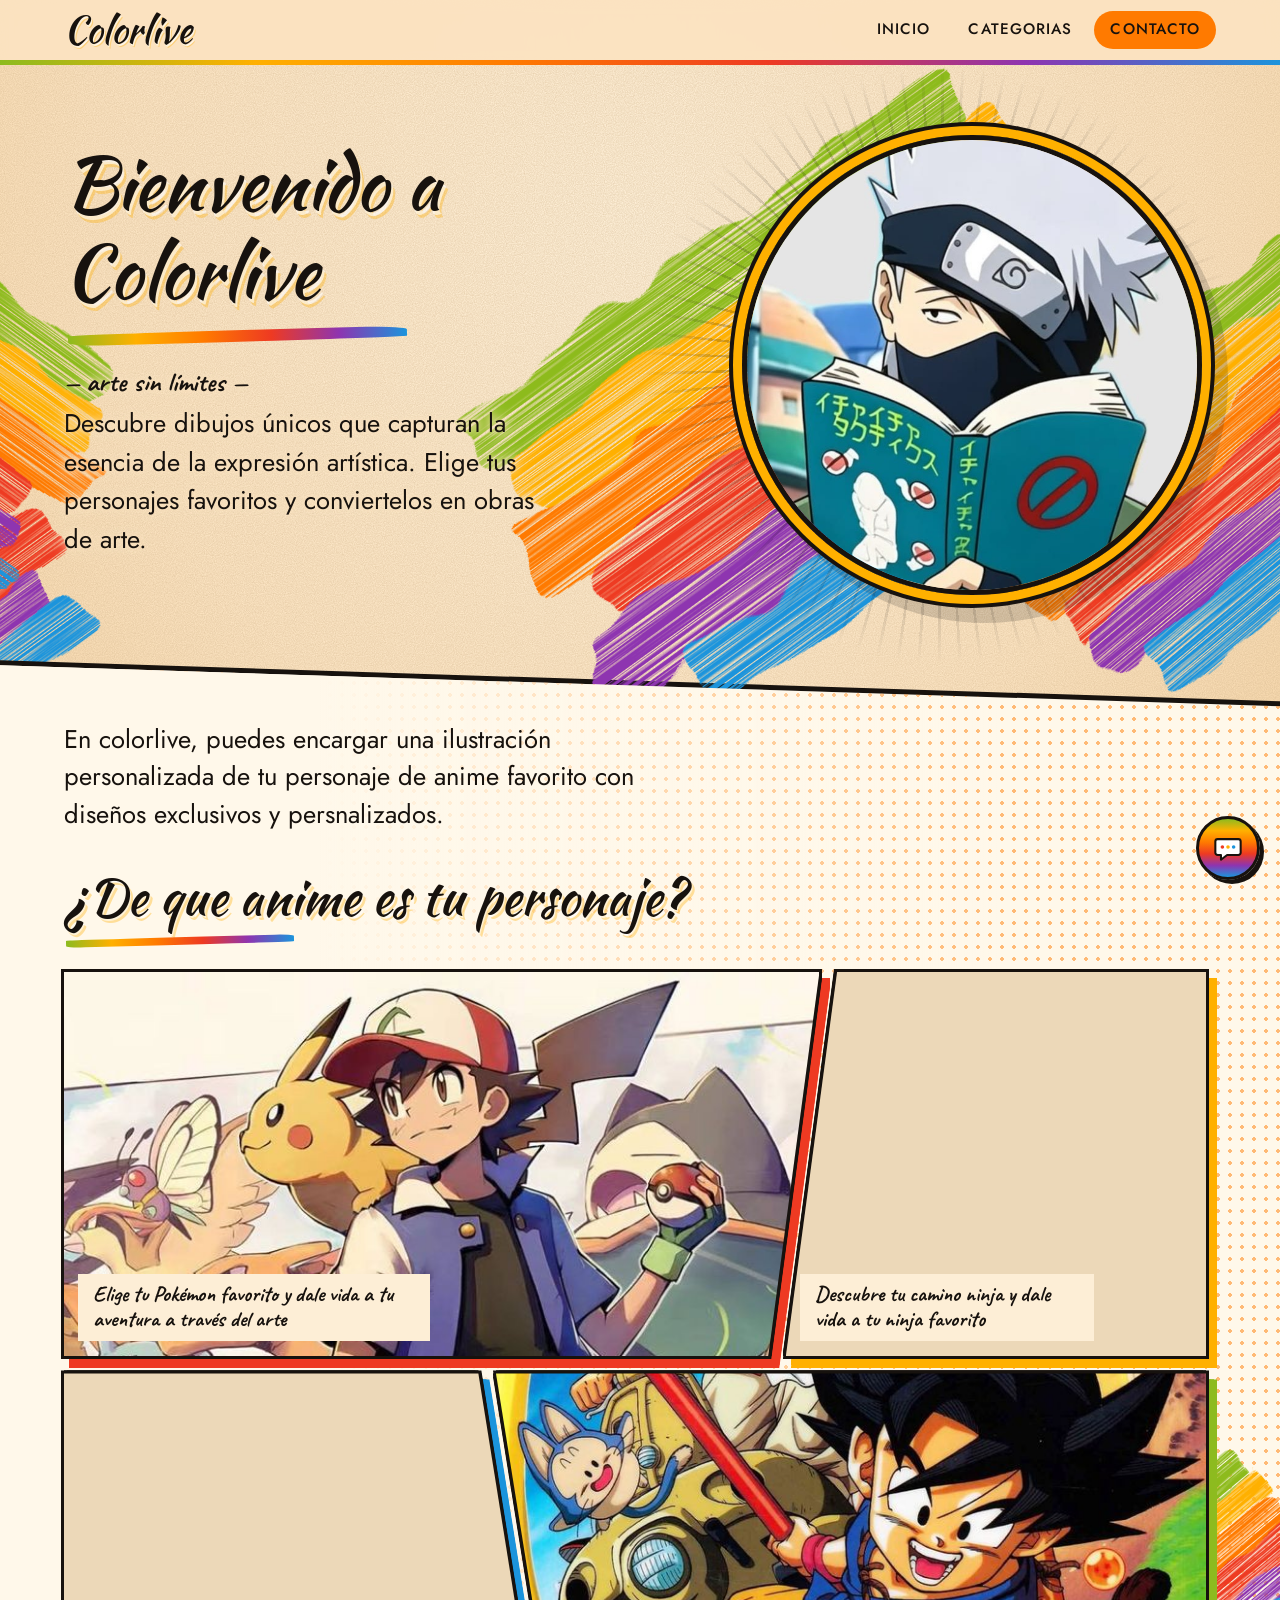
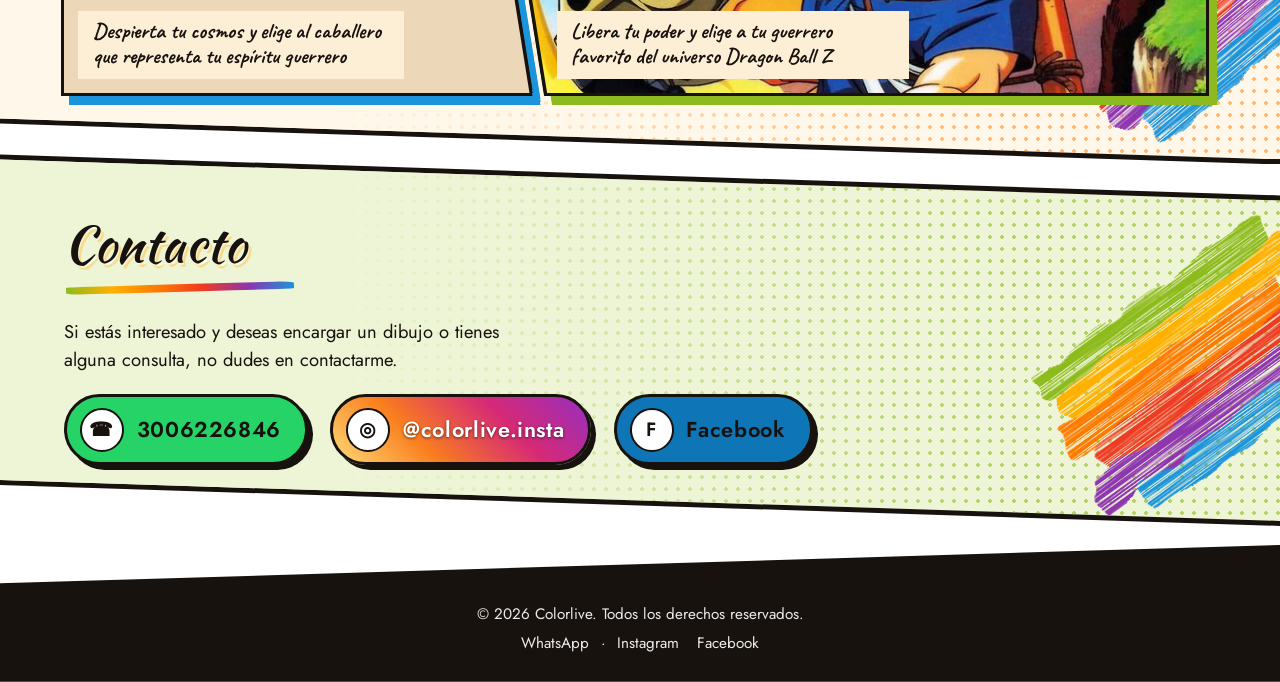
==== index.html @ 0b0ecaab "editas las categorias de cada dibujo e imagenes" ====
<!DOCTYPE html>
<html lang='es'>
<head>
    <meta charset='utf-8'>
    <meta name='viewport' content='width=device-width, initial-scale=1'>
    <meta name='description' content='Colorlive - Dibujos únicos y personalizados'>
    <meta name='keywords' content='Colorlive, dibujos, arte, creatividad, expresión artística, ilustraciones, arte tradicional'>
    <meta name='theme-color' content='#c4137d'>

    <!-- Vista previa al compartir el enlace -->
    <meta property='og:type' content='website'>
    <meta property='og:title' content='Colorlive - Dibujos únicos y personalizados'>
    <meta property='og:description' content='Crea un retrato único para transformar un dibujo especial en una obra que puedas conservar y compartir.'>
    <meta property='og:locale' content='es_CO'>

    <title>Colorlive</title>

    <!-- icono de la pestaña -->
    <link rel='icon' href='img/Favicon.SVG' type='image/svg+xml'>

    <!-- fuentes -->

    <link rel='preconnect' href='https://fonts.googleapis.com'>
    <link rel='preconnect' href='https://fonts.gstatic.com' crossorigin>
    <link
    href="https://fonts.googleapis.com/css2?family=Cormorant+Garamond:ital,wght@0,400;0,500;0,600;1,400&family=Jost:wght@300;400;500;600&display=swap"
    rel="stylesheet">

    <!-- estilo -->
    <link rel='stylesheet' href='estilos/style.css'>

</head>

<body>

    <!-- Encabezado -->

    <header class='header'>
    <div class='header-inner'>
            <a href='index.html'>Colorlive</a>


        <nav class='nav' id='main-nav' aria-label='Menú principal'>
            <ul class='menu-list'>

                <li><a href='index.html#descripcion'>Inicio</a></li>
                <li><a href='index.html#categorias'>Categorias</a></li>
                <li><a href='index.html#contacto'>Contacto</a></li>
            </ul>

        <button type="button" class="nav-toggle" aria-label="Abrir menú" aria-expanded="false" aria-controls="main-nav">
          <span></span><span></span><span></span>
        </button>
      </nav>
    </div>

    </header>

    <!-- Contenido principal -->

    <main class="contenido-principal">
        <section id="descripcion">
            <h1>Bienvenido a Colorlive</h1>
            <p>Descubre dibujos únicos que capturan la esencia de la expresión artística. Elige tus personajes favoritos y conviertelos en obras de arte.</p>

            <img src="img/kakashi.jpg" alt="Portada de colorlive" class="imagen-portada" decoding="async">


        </section>

        <section id="categorias">
        
            <p> En colorlive, puedes encargar una ilustración personalizada de tu personaje de anime favorito con diseños exclusivos y persnalizados.</p>

            <div class="galeria-imagenes">
                <h2> ¿De que anime es tu personaje? </h2>

                <div class="galeria1">
                    <a href="Animes\pkm.html"><img src="img/ahs.jpg" alt="dibujo de pokemón" class="imagen-galeria" loading="lazy" decoding="async"></a>
                    <p>Elige tu Pokémon favorito y dale vida a tu aventura a través del arte</p>
                </div>

                <div class="galeria2">
                    <a href="Animes\nrt.html"><img src="img/Uzumaki Naruto.jpg" alt="dibujo de naruto" class="imagen-galeria" loading="lazy" decoding="async"></a>
                    <p>Descubre tu camino ninja y dale vida a tu ninja favorito </p>
                </div>

                <div class="galeria3">
                    <a href="Animes\cdz.html"><img src="img/endin seiya.jpg" alt="dibujo de caballero del zodiaco" class="imagen-galeria" loading="lazy" decoding="async"></a>
                    <p>Despierta tu cosmos y elige al caballero que representa tu espíritu guerrero</p>
                </div>

                <div class="galeria4">
                    <a href="Animes\dbz.html"><img src="img/goku.jpg" alt="dibujo de dragon ball" class="imagen-galeria" loading="lazy" decoding="async"></a>
                    <p>Libera tu poder y elige a tu guerrero favorito del universo Dragon Ball Z</p>
                </div>
            </div>

        </section>




        </section>

        <section id="contacto" class="contacto">
            <h2>Contacto</h2>
            <p>Si estás interesado y deseas encargar un dibujo o tienes alguna consulta, no dudes en contactarme.</p>
            <ul class="enlaces-contacto">
                <li>
                    <a class="enlace-whatsapp" href="https://wa.me/573006226846?text=Hola%20Alex%2C%20quiero%20encargar%20un%20retrato" target="_blank" rel="noopener noreferrer" aria-label="Escribir por WhatsApp al 300 622 6846">3006226846</a>
                </li>
                <li>
                    <a class="enlace-instagram" href="https://www.instagram.com/colorlive.insta?rpxt=MW1ta3VwbmQ5YXNjNg%3D%3D" target="_blank" rel="noopener noreferrer" aria-label="Ver el Instagram de Alexart">@colorlive.insta</a>
                </li>
                <li>
                    <a class="enlace-facebook" href="https://www.facebook.com/profile.php?id=61596037323924" target="_blank" rel="noopener noreferrer" aria-label="Ver el Facebook de Alexart">Facebook</a>
                </li>

            </ul>
        </section>

    </main>

    <footer>
        <p>&copy; 2026 Colorlive. Todos los derechos reservados.</p>
        <p class="pie-enlaces">
            <a href="https://wa.me/573006226846" target="_blank" rel="noopener noreferrer">WhatsApp</a>
            <span aria-hidden="true">·</span>
            <a href="https://www.instagram.com/colorlive.insta?rpxt=MW1ta3VwbmQ5YXNjNg%3D%3D" target="_blank" rel="noopener noreferrer">Instagram</a>
            <a href="https://www.facebook.com/profile.php?id=61596037323924" target="_blank" rel="noopener noreferrer">Facebook</a>
        </p>
    </footer>

    <script src="script.js"></script>
    <script src="Chatbot.js"></script>

</body>
</html>
---- estilos/style.css ----
/* ==========================================================
   ColorLive - "Arte sin límites"
   Papel durazno, letra de pincel negra y pinceladas de arcoíris
   (con paneles de manga en las secciones)
   ========================================================== */

@import url('https://fonts.googleapis.com/css2?family=Kaushan+Script&family=Caveat:wght@500;700&family=Jost:wght@300;400;500;600&display=swap');

:root {
  /* Colores del logo */
  --rojo: #ee3a22;
  --naranja: #ff7a00;
  --amarillo: #ffb000;
  --verde: #8dbb1f;
  --azul: #1b94dc;
  --morado: #8e34b0;
  --rosa: #ee3a22;
  --cian: #1b94dc;

  --papel: #fbe3c1;
  --papel-claro: #fdeed6;
  --blanco: #ffffff;
  --tinta: #17120e;

  /* Orden de las pinceladas del logo: verde, amarillo, naranja, rojo, morado, azul */
  --arcoiris: linear-gradient(to bottom, var(--verde), var(--amarillo), var(--naranja), var(--rojo), var(--morado), var(--azul));
  --arcoiris-h: linear-gradient(90deg, var(--verde), var(--amarillo), var(--naranja), var(--rojo), var(--morado), var(--azul));

  /* Pinceladas de arcoíris con trazo seco (SVG) */
  --pintura-a: url("data:image/svg+xml,%3Csvg xmlns='http://www.w3.org/2000/svg' viewBox='0 0 640 520'%3E%3Cdefs%3E%3Cfilter id='b' x='-12%25' y='-12%25' width='124%25' height='124%25'%3E%3CfeTurbulence type='fractalNoise' baseFrequency='0.012 0.02' numOctaves='2' seed='4' result='e'/%3E%3CfeDisplacementMap in='SourceGraphic' in2='e' scale='36' xChannelSelector='R' yChannelSelector='G' result='d'/%3E%3CfeTurbulence type='fractalNoise' baseFrequency='0.004 0.85' numOctaves='2' seed='9' result='s'/%3E%3CfeColorMatrix in='s' type='matrix' values='0 0 0 0 0  0 0 0 0 0  0 0 0 0 0  5 0 0 0 -1.55' result='m'/%3E%3CfeComposite in='d' in2='m' operator='in'/%3E%3C/filter%3E%3C/defs%3E%3Cg filter='url(%23b)' transform='translate(320 260) rotate(-36) translate(-320 -260)'%3E%3Crect x='70' y='107' width='468' height='54' rx='10' fill='%238dbb1f'/%3E%3Crect x='90' y='158' width='471' height='54' rx='10' fill='%23ffb000'/%3E%3Crect x='51' y='207' width='457' height='54' rx='10' fill='%23ff7a00'/%3E%3Crect x='91' y='259' width='479' height='54' rx='10' fill='%23ee3a22'/%3E%3Crect x='47' y='311' width='481' height='54' rx='10' fill='%238e34b0'/%3E%3Crect x='108' y='359' width='438' height='54' rx='10' fill='%231b94dc'/%3E%3C/g%3E%3C/svg%3E");
  --pintura-b: url("data:image/svg+xml,%3Csvg xmlns='http://www.w3.org/2000/svg' viewBox='0 0 640 520'%3E%3Cdefs%3E%3Cfilter id='b' x='-12%25' y='-12%25' width='124%25' height='124%25'%3E%3CfeTurbulence type='fractalNoise' baseFrequency='0.012 0.02' numOctaves='2' seed='9' result='e'/%3E%3CfeDisplacementMap in='SourceGraphic' in2='e' scale='36' xChannelSelector='R' yChannelSelector='G' result='d'/%3E%3CfeTurbulence type='fractalNoise' baseFrequency='0.004 0.85' numOctaves='2' seed='14' result='s'/%3E%3CfeColorMatrix in='s' type='matrix' values='0 0 0 0 0  0 0 0 0 0  0 0 0 0 0  5 0 0 0 -1.55' result='m'/%3E%3CfeComposite in='d' in2='m' operator='in'/%3E%3C/filter%3E%3C/defs%3E%3Cg transform='translate(640 0) scale(-1 1)'%3E%3Cg filter='url(%23b)' transform='translate(320 260) rotate(-36) translate(-320 -260)'%3E%3Crect x='99' y='109' width='479' height='54' rx='10' fill='%238dbb1f'/%3E%3Crect x='74' y='158' width='443' height='54' rx='10' fill='%23ffb000'/%3E%3Crect x='40' y='211' width='503' height='54' rx='10' fill='%23ff7a00'/%3E%3Crect x='99' y='257' width='478' height='54' rx='10' fill='%23ee3a22'/%3E%3Crect x='82' y='311' width='488' height='54' rx='10' fill='%238e34b0'/%3E%3Crect x='45' y='360' width='548' height='54' rx='10' fill='%231b94dc'/%3E%3C/g%3E%3C/g%3E%3C/svg%3E");
  --pintura-c: url("data:image/svg+xml,%3Csvg xmlns='http://www.w3.org/2000/svg' viewBox='0 0 640 520'%3E%3Cdefs%3E%3Cfilter id='b' x='-12%25' y='-12%25' width='124%25' height='124%25'%3E%3CfeTurbulence type='fractalNoise' baseFrequency='0.012 0.02' numOctaves='2' seed='15' result='e'/%3E%3CfeDisplacementMap in='SourceGraphic' in2='e' scale='36' xChannelSelector='R' yChannelSelector='G' result='d'/%3E%3CfeTurbulence type='fractalNoise' baseFrequency='0.004 0.85' numOctaves='2' seed='20' result='s'/%3E%3CfeColorMatrix in='s' type='matrix' values='0 0 0 0 0  0 0 0 0 0  0 0 0 0 0  5 0 0 0 -1.55' result='m'/%3E%3CfeComposite in='d' in2='m' operator='in'/%3E%3C/filter%3E%3C/defs%3E%3Cg filter='url(%23b)' transform='translate(320 260) rotate(-40) translate(-320 -260)'%3E%3Crect x='66' y='111' width='435' height='54' rx='10' fill='%238dbb1f'/%3E%3Crect x='44' y='158' width='476' height='54' rx='10' fill='%23ffb000'/%3E%3Crect x='42' y='213' width='465' height='54' rx='10' fill='%23ff7a00'/%3E%3Crect x='58' y='259' width='530' height='54' rx='10' fill='%23ee3a22'/%3E%3Crect x='70' y='309' width='444' height='54' rx='10' fill='%238e34b0'/%3E%3Crect x='99' y='359' width='491' height='54' rx='10' fill='%231b94dc'/%3E%3C/g%3E%3C/svg%3E");

  /* Fibras del papel (SVG) */
  --fibras: url("data:image/svg+xml,%3Csvg xmlns='http://www.w3.org/2000/svg' width='260' height='260'%3E%3Cfilter id='n' x='0' y='0' width='100%25' height='100%25'%3E%3CfeTurbulence type='fractalNoise' baseFrequency='.9' numOctaves='3' seed='3' stitchTiles='stitch'/%3E%3CfeColorMatrix values='0 0 0 0 .55  0 0 0 0 .38  0 0 0 0 .2  0 0 0 .5 -.1'/%3E%3C/filter%3E%3Crect width='100%25' height='100%25' filter='url(%23n)'/%3E%3C/svg%3E");

  --fuente: 'Jost', 'Century Gothic', 'Segoe UI', sans-serif;
  --fuente-titulo: 'Kaushan Script', 'Brush Script MT', 'Segoe Script', cursive;
  --fuente-nota: 'Caveat', 'Segoe Script', 'Bradley Hand', cursive;
  --ancho-max: 1200px;
}

* {
  box-sizing: border-box;
  margin: 0;
  padding: 0;
}

html {
  scroll-behavior: smooth;
  scroll-padding-top: 90px;
}

body {
  font-family: var(--fuente);
  font-weight: 400;
  font-size: 1.15rem;
  line-height: 1.55;
  color: var(--tinta);
  /* Papel durazno con fibras y pinceladas de arcoíris en los bordes */
  background:
    var(--pintura-b) no-repeat -400px 30% / 560px auto,
    var(--pintura-c) no-repeat calc(100% + 260px) 50% / 600px auto,
    var(--pintura-a) no-repeat -420px 92% / 560px auto,
    var(--fibras) 0 0 / 260px 260px,
    radial-gradient(ellipse at 50% 25%, var(--papel-claro) 0%, var(--papel) 60%, #f5d4a6 100%);
  background-attachment: fixed;
  min-height: 100vh;
  overflow-x: clip;
}

img {
  max-width: 100%;
  display: block;
}

a {
  color: inherit;
  text-decoration: none;
}

ul {
  list-style: none;
}

/* ---------------------------- Encabezado ---------------------------- */

.header {
  position: sticky;
  top: 0;
  z-index: 100;
  color: var(--tinta);
  background: rgba(251, 227, 193, 0.94);
  backdrop-filter: blur(6px);
  border-style: solid;
  border-width: 0 0 5px;
  border-image: var(--arcoiris-h) 1;
}

.header-inner {
  max-width: var(--ancho-max);
  margin: 0 auto;
  padding: 0.7rem 1.5rem;
  display: flex;
  align-items: center;
  justify-content: space-between;
  gap: 1rem;
}

.header-inner > a {
  font-family: var(--fuente-titulo);
  font-size: 2.3rem;
  line-height: 1;
  color: var(--tinta);
  text-shadow: 1px 2px 0 rgba(255, 255, 255, 0.7), 2px 3px 0 rgba(255, 176, 0, 0.35);
}

.nav {
  display: flex;
  align-items: center;
}

.menu-list {
  display: flex;
  gap: 0.4rem;
}

.menu-list a {
  display: block;
  padding: 0.45rem 1rem;
  font-size: 0.95rem;
  font-weight: 500;
  letter-spacing: 0.07em;
  text-transform: uppercase;
  border-radius: 999px;
  transition: background 0.25s ease, color 0.25s ease;
}

.menu-list a:hover,
.menu-list a:focus-visible {
  background: var(--amarillo);
  color: var(--tinta);
  outline: none;
}

/* Botón hamburguesa (móvil) */

.nav-toggle {
  display: none;
  background: transparent;
  border: 0;
  cursor: pointer;
  padding: 0.4rem;
}

.nav-toggle span {
  display: block;
  width: 26px;
  height: 3px;
  margin: 5px 0;
  border-radius: 2px;
  background: var(--tinta);
  transition: transform 0.25s ease, opacity 0.25s ease;
}

/* ------------------------- Contenido principal ------------------------- */

.contenido-principal {
  max-width: var(--ancho-max);
  margin: 0 auto;
  padding: 0 1.5rem 3rem;
}

.contenido-principal > section {
  padding: 3.5rem 0;
  position: relative;
}

.galeria-pokemon {
  max-width: var(--ancho-max);
  margin: 0 auto;
  padding: 0 1.5rem 4rem;
  display: grid;
  grid-template-columns: repeat(auto-fit, minmax(220px, 1fr));
  gap: 1.8rem;
}

.articulo-pokemon {
  background: rgba(255, 255, 255, 0.28);
  border: 3px solid var(--tinta);
  border-radius: 24px;
  overflow: hidden;
  box-shadow: 0 10px 0 rgba(17, 17, 17, 0.12), 0 18px 35px rgba(17, 17, 17, 0.12);
  transition: transform 0.25s ease, box-shadow 0.25s ease;
  position: relative;
}

.articulo-pokemon:nth-child(odd) {
  border-color: var(--naranja);
  box-shadow: 0 10px 0 rgba(255, 122, 0, 0.35), 0 18px 35px rgba(17, 17, 17, 0.12);
}

.articulo-pokemon:nth-child(even) {
  border-color: var(--azul);
  box-shadow: 0 10px 0 rgba(27, 148, 220, 0.35), 0 18px 35px rgba(17, 17, 17, 0.12);
}

.articulo-pokemon:hover {
  transform: translateY(-6px) rotate(-1deg);
}

.galeria-item {
  display: flex;
  flex-direction: column;
  height: 100%;
  background: linear-gradient(180deg, rgba(255,255,255,0.22), rgba(255,255,255,0.08));
}

.galeria-item .imagen-galeria {
  width: 100%;
  height: 320px;
  object-fit: cover;
  border-bottom: 4px solid var(--tinta);
}

.galeria-item p {
  margin: 0;
  padding: 1rem 1rem 1.3rem;
  font-family: var(--fuente-nota);
  font-size: clamp(1.35rem, 2vw, 1.7rem);
  line-height: 1.1;
  color: var(--tinta);
  background: rgba(253, 238, 214, 0.7);
}

/* ----------------------------------------------------------
   Secciones como paneles de manga:
   cortes diagonales, borde de tinta y trama de puntos
   ---------------------------------------------------------- */

#sobre-mi,
:is(#galeria, #categorias),
#testimonios,
#contacto {
  --corte: clamp(1.2rem, 3.2vw, 3rem);
  --sp-size: clamp(210px, 30vw, 440px);
}

#sobre-mi::before,
#sobre-mi::after,
:is(#galeria, #categorias)::before,
:is(#galeria, #categorias)::after,
#testimonios::before,
#testimonios::after,
#contacto::before,
#contacto::after {
  content: '';
  position: absolute;
  top: 0;
  bottom: 0;
  left: 50%;
  width: 100vw;
  transform: translateX(-50%);
  pointer-events: none;
}

/* Relleno del panel: color suave + trama de puntos que se desvanece */
#sobre-mi::before,
:is(#galeria, #categorias)::before,
#testimonios::before,
#contacto::before {
  z-index: -2;
  background:
    var(--sp) no-repeat var(--sp-pos) / var(--sp-size) auto,
    linear-gradient(var(--dir), var(--fondo) 0%, var(--fondo) 25%, transparent 78%),
    radial-gradient(var(--punto) 1.6px, transparent 2.1px) 0 0 / 12px 12px,
    var(--fondo);
}

/* Capa negra detrás: forma el borde de tinta en los cortes */
#sobre-mi::after,
:is(#galeria, #categorias)::after,
#testimonios::after,
#contacto::after {
  z-index: -3;
  top: -5px;
  bottom: -5px;
  background: var(--tinta);
}

#sobre-mi    { --sp: var(--pintura-a); --sp-pos: right -9vw top 4%;     --fondo: #fff1dc; --punto: rgba(27, 148, 220, 0.5);  --dir: 90deg; }
:is(#galeria, #categorias) { --sp: var(--pintura-c); --sp-pos: right -9vw bottom 2%;  --fondo: #fff8ea; --punto: rgba(255, 122, 0, 0.5);   --dir: 90deg; }
#testimonios { --sp: var(--pintura-b); --sp-pos: right -9vw top 6%;     --fondo: #fff0c4; --punto: rgba(238, 58, 34, 0.45); --dir: 90deg; }
#contacto    { --sp: var(--pintura-a); --sp-pos: right -9vw bottom 0%;  --fondo: #eef5d6; --punto: rgba(141, 187, 31, 0.6);  --dir: 90deg; }

/* Corte A: sube hacia la derecha */
#sobre-mi::before,
#sobre-mi::after,
#testimonios::before,
#testimonios::after {
  clip-path: polygon(0 var(--corte), 100% 0, 100% calc(100% - var(--corte)), 0 100%);
}

/* Corte B: baja hacia la derecha */
:is(#galeria, #categorias)::before,
:is(#galeria, #categorias)::after,
#contacto::before,
#contacto::after {
  clip-path: polygon(0 0, 100% var(--corte), 100% 100%, 0 calc(100% - var(--corte)));
}

/* ------------------------------ Títulos ------------------------------ */

/* Letra de pincel con tinta negra, como el logo de ColorLive */

h1,
h2 {
  position: relative;
  font-family: var(--fuente-titulo);
  font-weight: 400;
  text-transform: none;
  letter-spacing: 0;
  line-height: 1.2;
  color: var(--tinta);
  text-shadow: 0.03em 0.05em 0 rgba(255, 255, 255, 0.6), 0.06em 0.09em 0 rgba(255, 176, 0, 0.35);
  padding-bottom: 0.35em;
  margin-bottom: 1.6rem;
}

/* Pincelada de colores bajo el título */
h1::before,
h2::before {
  content: '';
  position: absolute;
  left: 0.05em;
  bottom: 0;
  width: min(4.6em, 75%);
  height: 0.16em;
  min-height: 7px;
  border-radius: 999px 40% 999px 30% / 70% 100% 70% 100%;
  background: var(--arcoiris-h);
  transform: rotate(-1.4deg);
}

h1 {
  font-size: clamp(2.6rem, 6.4vw, 4.6rem);
}

h2 {
  font-size: clamp(1.9rem, 4.4vw, 3.1rem);
}

p {
  max-width: 40ch;
}

/* ------------------------------ Portada ------------------------------ */

#descripcion {
  text-align: left;
}

#descripcion p {
  /* halo del color del papel: el texto se lee aunque pase sobre la pincelada */
  text-shadow: 0 0 6px var(--papel), 0 0 14px var(--papel), 0 0 22px var(--papel);
  font-size: clamp(1.2rem, 2.2vw, 1.6rem);
  line-height: 1.5;
  max-width: 32ch;
  margin-bottom: 2rem;
}

#descripcion {
  --foto: clamp(280px, 36vw, 460px);
}

/* Lema del logo sobre el párrafo */
#descripcion p::before {
  content: '— arte sin límites —';
  display: block;
  margin-bottom: 0.5rem;
  font-family: var(--fuente-nota);
  font-weight: 700;
  font-size: 1.7rem;
  line-height: 1.1;
}

/* Pincelada de arcoíris detrás de la foto, como en el logo */
#descripcion::before {
  content: '';
  position: absolute;
  right: -24px;
  top: 50%;
  width: calc(var(--foto) * 1.8);
  aspect-ratio: 640 / 520;
  transform: translateY(-46%);
  z-index: -2;
  pointer-events: none;
  background: var(--pintura-a) no-repeat center / 100% 100%;
}

/* Líneas de enfoque tipo manga alrededor de la foto (solo escritorio) */
@media (min-width: 861px) {
  #descripcion::after {
    content: '';
    position: absolute;
    right: -24px;
    top: 50%;
    width: calc(var(--foto) * 1.3);
    aspect-ratio: 1 / 1;
    transform: translateY(-50%);
    z-index: -1;
    pointer-events: none;
    opacity: 0.35;
    background: repeating-conic-gradient(var(--tinta) 0 0.6deg, transparent 0.6deg 4deg);
    -webkit-mask-image: radial-gradient(closest-side, #000 50%, transparent 100%);
    mask-image: radial-gradient(closest-side, #000 50%, transparent 100%);
  }
}

/* Fotos circulares tipo sticker: aro de color + aro negro */

.imagen-portada,
.imagen-sobre-mi {
  width: min(100%, 460px);
  aspect-ratio: 1 / 1;
  object-fit: cover;
  border-radius: 50%;
  border: 5px solid var(--tinta);
  box-shadow:
    0 0 0 9px var(--anillo, var(--amarillo)),
    0 0 0 13px var(--tinta),
    13px 15px 0 13px rgba(21, 21, 21, 0.16);
  margin: 14px;
}

.imagen-portada {
  --anillo: var(--amarillo);
}

.imagen-sobre-mi {
  --anillo: var(--azul);
}

/* Sobre mí */

#sobre-mi {
  display: grid;
  gap: 1rem;
  justify-items: start;
}

/* Texto a la izquierda, imagen a la derecha (escritorio) */

@media (min-width: 861px) {
  #descripcion,
  #sobre-mi {
    display: grid;
    grid-template-columns: minmax(0, 1fr) auto;
    column-gap: 4rem;
    align-content: center;
    align-items: center;
    justify-items: start;
  }

  #descripcion h1,
  #descripcion p,
  #sobre-mi h2,
  #sobre-mi p {
    grid-column: 1;
  }

  #descripcion .imagen-portada,
  #sobre-mi .imagen-sobre-mi {
    grid-column: 2;
    grid-row: 1 / span 2;
    justify-self: end;
    width: clamp(280px, 36vw, 460px);
  }

  #descripcion h1,
  #sobre-mi h2 {
    align-self: end;
  }

  #descripcion p,
  #sobre-mi p {
    align-self: start;
  }
}

/* ----------------------------------------------------------
   Galería: páginas de manga
   Recuadros con cortes diagonales, contorno de tinta y
   sombra de color. Funciona con cualquier cantidad de
   imágenes: cada 4 recuadros forman 2 filas, y cada 8 se
   repite el ciclo (no importa el nombre de la clase).
   Escritorio: 8+4 y 5+7 columnas, luego 4+8 y 7+5.
   Celular: recuadros apilados.
   ---------------------------------------------------------- */

:is(#galeria, #categorias) > p {
  font-size: clamp(1.2rem, 2.2vw, 1.6rem);
  line-height: 1.45;
  max-width: 40ch;
}

.galeria-imagenes {
  --h1: clamp(220px, 30vw, 400px);   /* alto de las filas impares */
  --h2: clamp(190px, 25vw, 340px);   /* alto de las filas pares */
  --inclina: clamp(1.8rem, 4vw, 3.4rem);
  --hueco: 1.1rem;
  display: grid;
  grid-template-columns: repeat(12, minmax(0, 1fr));
  /* título + filas que alternan alto: h1, h2, h1, h2... */
  grid-template-rows: auto;
  grid-auto-rows: var(--h1) var(--h2);
  gap: var(--hueco);
  margin-top: 2.2rem;
  padding: 0 10px 10px 0;           /* espacio para la sombra de color */
}

.galeria-imagenes h2 {
  grid-column: 1 / -1;
  margin-bottom: 0.6rem;
}

/* Cada recuadro: el contorno negro y la sombra siguen la forma recortada */
.galeria-imagenes > div {
  --acento: var(--rosa);
  position: relative;
  min-width: 0;
  grid-column: span 6;
  filter:
    drop-shadow(3px 0 0 var(--tinta))
    drop-shadow(-3px 0 0 var(--tinta))
    drop-shadow(0 3px 0 var(--tinta))
    drop-shadow(0 -3px 0 var(--tinta))
    drop-shadow(8px 9px 0 var(--acento));
  transition: transform 0.25s ease;
}

.galeria-imagenes > div:hover {
  transform: translate(-3px, -3px);
}

.imagen-galeria {
  display: block;
  width: 100%;
  height: 100%;
  object-fit: cover;
  background: #ecd8b8;
  transition: filter 0.3s ease;
}

.galeria-imagenes > div:hover .imagen-galeria {
  filter: saturate(1.25) contrast(1.05);
}

/* Leyenda tipo cuadro de narración de manga */
.galeria-imagenes > div p {
  position: absolute;
  left: 0.9rem;
  bottom: 0.9rem;
  z-index: 2;
  max-width: min(70%, 22rem);
  margin: 0;
  padding: 0.5rem 0.9rem 0.6rem;
  background: var(--papel-claro);
  color: var(--tinta);
  font-family: var(--fuente-nota);
  font-weight: 700;
  font-size: clamp(1.1rem, 1.7vw, 1.45rem);
  line-height: 1.15;
}

/* El 4.º recuadro de cada bloque tiene la esquina inferior izquierda cortada */
.galeria-imagenes > div:nth-of-type(4n+4) p {
  left: calc(var(--inclina) + 0.6rem);
}

/* Color de la sombra: se repite cada 8 */
.galeria-imagenes > div:nth-of-type(8n+1) { --acento: var(--rosa); }
.galeria-imagenes > div:nth-of-type(8n+2) { --acento: var(--amarillo); }
.galeria-imagenes > div:nth-of-type(8n+3) { --acento: var(--cian); }
.galeria-imagenes > div:nth-of-type(8n+4) { --acento: var(--verde); }
.galeria-imagenes > div:nth-of-type(8n+5) { --acento: var(--naranja); }
.galeria-imagenes > div:nth-of-type(8n+6) { --acento: var(--azul); }
.galeria-imagenes > div:nth-of-type(8n+7) { --acento: var(--morado); }
.galeria-imagenes > div:nth-of-type(8n+8) { --acento: var(--rojo); }

/* Anchos (columnas de 12) */
.galeria-imagenes > div:nth-of-type(8n+1) { grid-column: span 8; }
.galeria-imagenes > div:nth-of-type(8n+2) { grid-column: span 4; }
.galeria-imagenes > div:nth-of-type(8n+3) { grid-column: span 5; }
.galeria-imagenes > div:nth-of-type(8n+4) { grid-column: span 7; }
.galeria-imagenes > div:nth-of-type(8n+5) { grid-column: span 4; }
.galeria-imagenes > div:nth-of-type(8n+6) { grid-column: span 8; }
.galeria-imagenes > div:nth-of-type(8n+7) { grid-column: span 7; }
.galeria-imagenes > div:nth-of-type(8n+8) { grid-column: span 5; }

/* El 2.º recuadro de cada fila se mete bajo la diagonal del anterior */
.galeria-imagenes > div:nth-of-type(2n) {
  margin-left: calc(var(--inclina) * -1);
}

/* Bordes diagonales paralelos entre recuadros vecinos.
   Filas impares: / izquierda inclinada hacia fuera.
   Filas pares: la inclinación va al otro lado. */
.galeria-imagenes > div:nth-of-type(4n+1) .imagen-galeria {
  clip-path: polygon(0 0, 100% 0, calc(100% - var(--inclina)) 100%, 0 100%);
}

.galeria-imagenes > div:nth-of-type(4n+2) .imagen-galeria {
  clip-path: polygon(var(--inclina) 0, 100% 0, 100% 100%, 0 100%);
}

.galeria-imagenes > div:nth-of-type(4n+3) .imagen-galeria {
  clip-path: polygon(0 0, calc(100% - var(--inclina)) 0, 100% 100%, 0 100%);
}

.galeria-imagenes > div:nth-of-type(4n+4) .imagen-galeria {
  clip-path: polygon(0 0, 100% 0, 100% 100%, var(--inclina) 100%);
}

/* Celular y tablet: recuadros apilados con corte diagonal abajo/arriba */
@media (max-width: 860px) {
  .galeria-imagenes {
    --hm: clamp(210px, 62vw, 380px);
    --corte-m: 1.6rem;
    grid-template-columns: 1fr;
    grid-template-rows: auto;
    grid-auto-rows: var(--hm);
  }

  .galeria-imagenes > div,
  .galeria-imagenes > div:nth-of-type(n) {
    grid-column: 1 / -1;
    margin-left: 0;
  }

  .galeria-imagenes > div:nth-of-type(odd) .imagen-galeria {
    clip-path: polygon(0 0, 100% 0, 100% calc(100% - var(--corte-m)), 0 100%);
  }

  .galeria-imagenes > div p,
  .galeria-imagenes > div:nth-of-type(4n+4) p {
    left: 0.8rem;
    max-width: 78%;
  }

  .galeria-imagenes > div:nth-of-type(odd) p {
    bottom: calc(var(--corte-m) + 0.5rem);
  }

  .galeria-imagenes > div:nth-of-type(even) .imagen-galeria {
    clip-path: polygon(0 var(--corte-m), 100% 0, 100% 100%, 0 100%);
  }
}

/* ----------------------------- Testimonios ----------------------------- */

#testimonios {
  display: grid;
  grid-template-columns: repeat(auto-fit, minmax(min(100%, 300px), 1fr));
  gap: 1.8rem;
  align-items: stretch;
}

#testimonios h2,
#testimonios > p {
  grid-column: 1 / -1;
}

#testimonios > p {
  margin-bottom: 0.5rem;
}

.testimonio {
  --sombra: var(--rosa);
  display: flex;
  flex-direction: column;
  justify-content: space-between;
  gap: 1.2rem;
  background: var(--blanco);
  border: 3px solid var(--tinta);
  border-radius: 18px;
  padding: 1.7rem 1.7rem 1.4rem;
  box-shadow: 7px 7px 0 var(--sombra);
  transition: transform 0.25s ease, box-shadow 0.25s ease;
}

.testimonio:nth-of-type(even) {
  --sombra: var(--azul);
}

.testimonio:hover {
  transform: translate(-3px, -3px);
  box-shadow: 10px 10px 0 var(--sombra);
}

.testimonio blockquote {
  font-size: clamp(1.05rem, 1.7vw, 1.3rem);
  line-height: 1.55;
  color: var(--tinta);
}

.testimonio cite {
  display: block;
  font-style: normal;
  font-weight: 600;
  font-size: 0.95rem;
  letter-spacing: 0.1em;
  text-transform: uppercase;
  color: var(--tinta);
  padding-top: 0.9rem;
  border-top: 3px solid var(--sombra);
}

/* ----------------------------- Contacto ----------------------------- */

#contacto {
  text-align: left;
}

.enlaces-contacto {
  display: flex;
  flex-wrap: wrap;
  gap: 1.4rem;
  margin-top: 1.2rem;
}

#contacto li a {
  display: inline-flex;
  align-items: center;
  gap: 0.8rem;
  padding: 0.65rem 1.5rem 0.65rem 0.8rem;
  font-size: 1.35rem;
  font-weight: 600;
  letter-spacing: 0.03em;
  border: 3px solid var(--tinta);
  border-radius: 999px;
  box-shadow: 5px 5px 0 var(--tinta);
  transition: transform 0.2s ease, box-shadow 0.2s ease;
}

#contacto li a:hover,
#contacto li a:focus-visible {
  transform: translate(-2px, -2px);
  box-shadow: 7px 7px 0 var(--tinta);
  outline: none;
}

#contacto li a:active {
  transform: translate(3px, 3px);
  box-shadow: 2px 2px 0 var(--tinta);
}

/* Icono dentro de un círculo blanco */
#contacto li a::before {
  display: inline-flex;
  align-items: center;
  justify-content: center;
  width: 2.5rem;
  height: 2.5rem;
  border: 2px solid var(--tinta);
  border-radius: 50%;
  background: var(--blanco);
  color: var(--tinta);
  font-size: 1.2rem;
  line-height: 1;
}

#contacto .enlace-whatsapp {
  background: #25d366;
  color: var(--tinta);
}


#contacto .enlace-instagram {
  background: linear-gradient(45deg, #feda75, #fa7e1e, #d62976, #962fbf);
  color: var(--blanco);
  text-shadow: 0 1px 3px rgba(0, 0, 0, 0.6);
}

#contacto .enlace-instagram::before {
  content: '\25CE';
  text-shadow: none;
}

#contacto .enlace-facebook {
  background: #0e76b7;
  color: var(--tinta);
}

#contacto .enlace-whatsapp::before {
  content: '\260E';
}

#contacto .enlace-facebook::before {
  content: 'F';
}

/* ------------------------------ Pie ------------------------------ */

footer {
  background: var(--tinta);
  text-align: center;
  padding: 3.6rem 1.5rem 1.6rem;
  font-size: 0.95rem;
  color: #ececec;
  /* Corte diagonal arriba, como un panel de manga */
  clip-path: polygon(0 2.4rem, 100% 0, 100% 100%, 0 100%);
  margin-top: -1.5rem;
}

footer p {
  max-width: none;
}

.pie-enlaces {
  margin-top: 0.4rem;
}

.pie-enlaces a {
  padding: 0.2rem 0.4rem;
  transition: color 0.25s ease;
}

.pie-enlaces a:hover,
.pie-enlaces a:focus-visible {
  color: var(--amarillo);
  outline: none;
}

/* --------------------------- Responsive --------------------------- */

@media (max-width: 860px) {
  /* En pantallas pequeñas el fondo queda limpio: las pinceladas van en cada sección */
  body {
    background:
      var(--fibras) 0 0 / 260px 260px,
      radial-gradient(ellipse at 50% 25%, var(--papel-claro) 0%, var(--papel) 60%, #f5d4a6 100%);
  }

  .nav-toggle {
    display: block;
  }

  .nav {
    position: relative;
  }

  .menu-list {
    display: none;
    position: absolute;
    right: 0;
    top: 130%;
    flex-direction: column;
    gap: 0;
    min-width: 210px;
    padding: 0.4rem;
    background: var(--papel-claro);
    border: 3px solid var(--tinta);
    border-radius: 14px;
    box-shadow: 0 0 0 3px var(--amarillo), 6px 8px 0 3px rgba(21, 21, 21, 0.3);
  }

  .nav.open .menu-list,
  .nav.is-open .menu-list,
  .nav-toggle[aria-expanded='true'] ~ .menu-list,
  .menu-list.open {
    display: flex;
  }

  .menu-list a {
    padding: 0.8rem 1.1rem;
    border-radius: 10px;
  }

  #descripcion {
    --foto: min(calc(100vw - 48px), 460px);
  }

  #descripcion::before {
    top: 68%;
    width: calc(var(--foto) * 1.4);
  }

  /* En celular las manchas son más pequeñas y no tapan el texto */
  #sobre-mi,
  :is(#galeria, #categorias),
  #testimonios,
  #contacto {
    --sp-size: 150px;
    --sp-pos: right -16vw top -4%;
  }
}

@media (max-width: 520px) {
  body {
    font-size: 1.05rem;
  }

  .header-inner > a {
    font-size: 1.7rem;
  }

  #contacto li a {
    font-size: 1.15rem;
  }
}

/* ---------------------- Interacciones (script.js) ---------------------- */

/* Enlace activo del menú */
.menu-list a.activo {
  background: var(--naranja);
  color: var(--tinta);
}

/* Hamburguesa convertida en X cuando el menú está abierto */
.nav.open .nav-toggle span:nth-child(1) {
  transform: translateY(8px) rotate(45deg);
}

.nav.open .nav-toggle span:nth-child(2) {
  opacity: 0;
}

.nav.open .nav-toggle span:nth-child(3) {
  transform: translateY(-8px) rotate(-45deg);
}

/* Aparición suave al hacer scroll */
.reveal {
  opacity: 0;
  transform: translateY(18px);
  transition: opacity 0.8s ease, transform 0.8s ease;
}

.reveal.visible {
  opacity: 1;
  transform: none;
}

@media (prefers-reduced-motion: reduce) {
  html {
    scroll-behavior: auto;
  }

  .reveal {
    opacity: 1;
    transform: none;
    transition: none;
  }
}


/* ==========================================================
   Chatbot ColorLive
   ========================================================== */

.chat-toggle {
  position: fixed;
  right: 20px;
  bottom: 20px;
  z-index: 1000;
  width: 64px;
  height: 64px;
  display: grid;
  place-items: center;
  padding: 0;
  cursor: pointer;
  border: 3px solid var(--tinta);
  border-radius: 50%;
  background: var(--arcoiris);
  box-shadow: 4px 4px 0 var(--tinta);
  transition: transform .15s ease, box-shadow .15s ease;
}
.chat-toggle:hover { transform: translate(-2px, -2px) rotate(-4deg); box-shadow: 6px 6px 0 var(--tinta); }
.chat-toggle:active { transform: translate(2px, 2px); box-shadow: 2px 2px 0 var(--tinta); }
.chat-toggle:focus-visible,
.chat-cerrar:focus-visible,
.chat-chip:focus-visible,
.chat-enviar:focus-visible,
.chat-enlace:focus-visible { outline: 3px solid var(--azul); outline-offset: 2px; }
.chat-toggle.chat-abierto { background: var(--papel-claro); }

.chat-saludo {
  position: fixed;
  right: 94px;
  bottom: 34px;
  z-index: 1000;
  max-width: 220px;
  padding: 10px 14px;
  cursor: pointer;
  font-family: var(--fuente-nota);
  font-size: 1.15rem;
  line-height: 1.15;
  color: var(--tinta);
  background: var(--papel-claro);
  border: 2.5px solid var(--tinta);
  border-radius: 14px 14px 4px 14px;
  box-shadow: 3px 3px 0 var(--amarillo);
  animation: chat-aparece .35s ease both;
}
.chat-saludo[hidden], .chat-panel[hidden] { display: none; }

.chat-panel {
  position: fixed;
  right: 20px;
  bottom: 96px;
  z-index: 1000;
  width: min(380px, calc(100vw - 32px));
  height: min(560px, calc(100vh - 120px));
  display: flex;
  flex-direction: column;
  overflow: hidden;
  font-family: var(--fuente);
  color: var(--tinta);
  background: var(--papel-claro);
  border: 3px solid var(--tinta);
  border-radius: 6px;
  box-shadow: 7px 7px 0 var(--tinta);
  animation: chat-aparece .25s ease both;
}

.chat-cabecera {
  display: flex;
  align-items: center;
  justify-content: space-between;
  padding: 10px 14px;
  background: var(--papel);
  border-bottom: 3px solid var(--tinta);
  border-image: var(--arcoiris-h) 1;
  border-bottom-width: 5px;
}
.chat-titulos { display: flex; flex-direction: column; line-height: 1; }
.chat-titulo { font-family: var(--fuente-titulo); font-size: 1.6rem; }
.chat-lema { font-family: var(--fuente-nota); font-size: 1rem; margin-top: 2px; }
.chat-cerrar {
  width: 34px; height: 34px;
  font-size: 1.6rem; line-height: 1;
  cursor: pointer;
  color: var(--tinta);
  background: #fff;
  border: 2.5px solid var(--tinta);
  border-radius: 50%;
}
.chat-cerrar:hover { background: var(--amarillo); }

.chat-registro {
  flex: 1;
  overflow-y: auto;
  display: flex;
  flex-direction: column;
  gap: 10px;
  padding: 14px;
  background-image: var(--fibras);
}

.chat-msg {
  max-width: 86%;
  padding: 9px 12px;
  font-size: .95rem;
  line-height: 1.4;
  border: 2.5px solid var(--tinta);
  overflow-wrap: anywhere;
}
.chat-linea { margin: 0; white-space: pre-line; }
.chat-linea + .chat-linea { margin-top: 6px; }
.chat-bot { align-self: flex-start; background: #fff; border-radius: 14px 14px 14px 3px; box-shadow: 3px 3px 0 var(--azul); }
.chat-user { align-self: flex-end; background: var(--amarillo); border-radius: 14px 14px 3px 14px; box-shadow: 3px 3px 0 var(--rojo); font-weight: 500; }

.chat-enlaces { display: flex; flex-direction: column; gap: 6px; margin-top: 10px; }
.chat-enlace {
  display: block;
  padding: 8px 12px;
  text-align: center;
  text-decoration: none;
  font-weight: 600;
  font-size: .9rem;
  color: #fff;
  border: 2.5px solid var(--tinta);
  border-radius: 999px;
  box-shadow: 2px 2px 0 var(--tinta);
  transition: transform .12s ease;
}
.chat-enlace:hover { transform: translate(-1px, -1px); }
.chat-enlace-whatsapp { background: #1f9d4a; }
.chat-enlace-instagram { background: var(--morado); }
.chat-enlace-facebook { background: var(--azul); }

.chat-escribiendo { display: flex; gap: 5px; padding: 12px 14px; }
.chat-escribiendo span {
  width: 8px; height: 8px; border-radius: 50%;
  background: var(--tinta);
  animation: chat-punto 1s infinite ease-in-out;
}
.chat-escribiendo span:nth-child(2) { animation-delay: .15s; background: var(--naranja); }
.chat-escribiendo span:nth-child(3) { animation-delay: .3s; background: var(--azul); }

.chat-chips {
  display: flex;
  flex-wrap: wrap;
  gap: 6px;
  padding: 8px 12px 0;
  max-height: 96px;
  overflow-y: auto;
}
.chat-chips:empty { display: none; }
.chat-chip {
  padding: 5px 11px;
  cursor: pointer;
  font: 500 .85rem var(--fuente);
  color: var(--tinta);
  background: #fff;
  border: 2px solid var(--tinta);
  border-radius: 999px;
}
.chat-chip:hover { background: var(--verde); }

.chat-form { display: flex; gap: 8px; padding: 10px 12px 12px; }
.chat-entrada {
  flex: 1;
  min-width: 0;
  padding: 9px 12px;
  font: 1rem var(--fuente);
  color: var(--tinta);
  background: #fff;
  border: 2.5px solid var(--tinta);
  border-radius: 999px;
}
.chat-entrada:focus-visible { outline: 3px solid var(--azul); outline-offset: 1px; }
.chat-enviar {
  padding: 0 16px;
  cursor: pointer;
  font: 600 .95rem var(--fuente);
  color: #fff;
  background: var(--rojo);
  border: 2.5px solid var(--tinta);
  border-radius: 999px;
  box-shadow: 2px 2px 0 var(--tinta);
}
.chat-enviar:hover { background: var(--naranja); }

.chat-sr {
  position: absolute;
  width: 1px; height: 1px;
  overflow: hidden;
  clip: rect(0 0 0 0);
  white-space: nowrap;
}

@keyframes chat-aparece { from { opacity: 0; transform: translateY(10px); } to { opacity: 1; transform: none; } }
@keyframes chat-punto { 0%, 80%, 100% { transform: translateY(0); opacity: .5; } 40% { transform: translateY(-5px); opacity: 1; } }

@media (max-width: 520px) {
  .chat-toggle { right: 14px; bottom: 14px; width: 58px; height: 58px; }
  .chat-saludo { right: 82px; bottom: 26px; max-width: 170px; font-size: 1.05rem; }
  .chat-panel {
    right: 8px; left: 8px; bottom: 82px;
    width: auto;
    height: min(520px, calc(100vh - 100px));
  }
}

@media (prefers-reduced-motion: reduce) {
  .chat-toggle, .chat-enlace { transition: none; }
  .chat-saludo, .chat-panel { animation: none; }
  .chat-escribiendo span { animation: none; opacity: .8; }
}
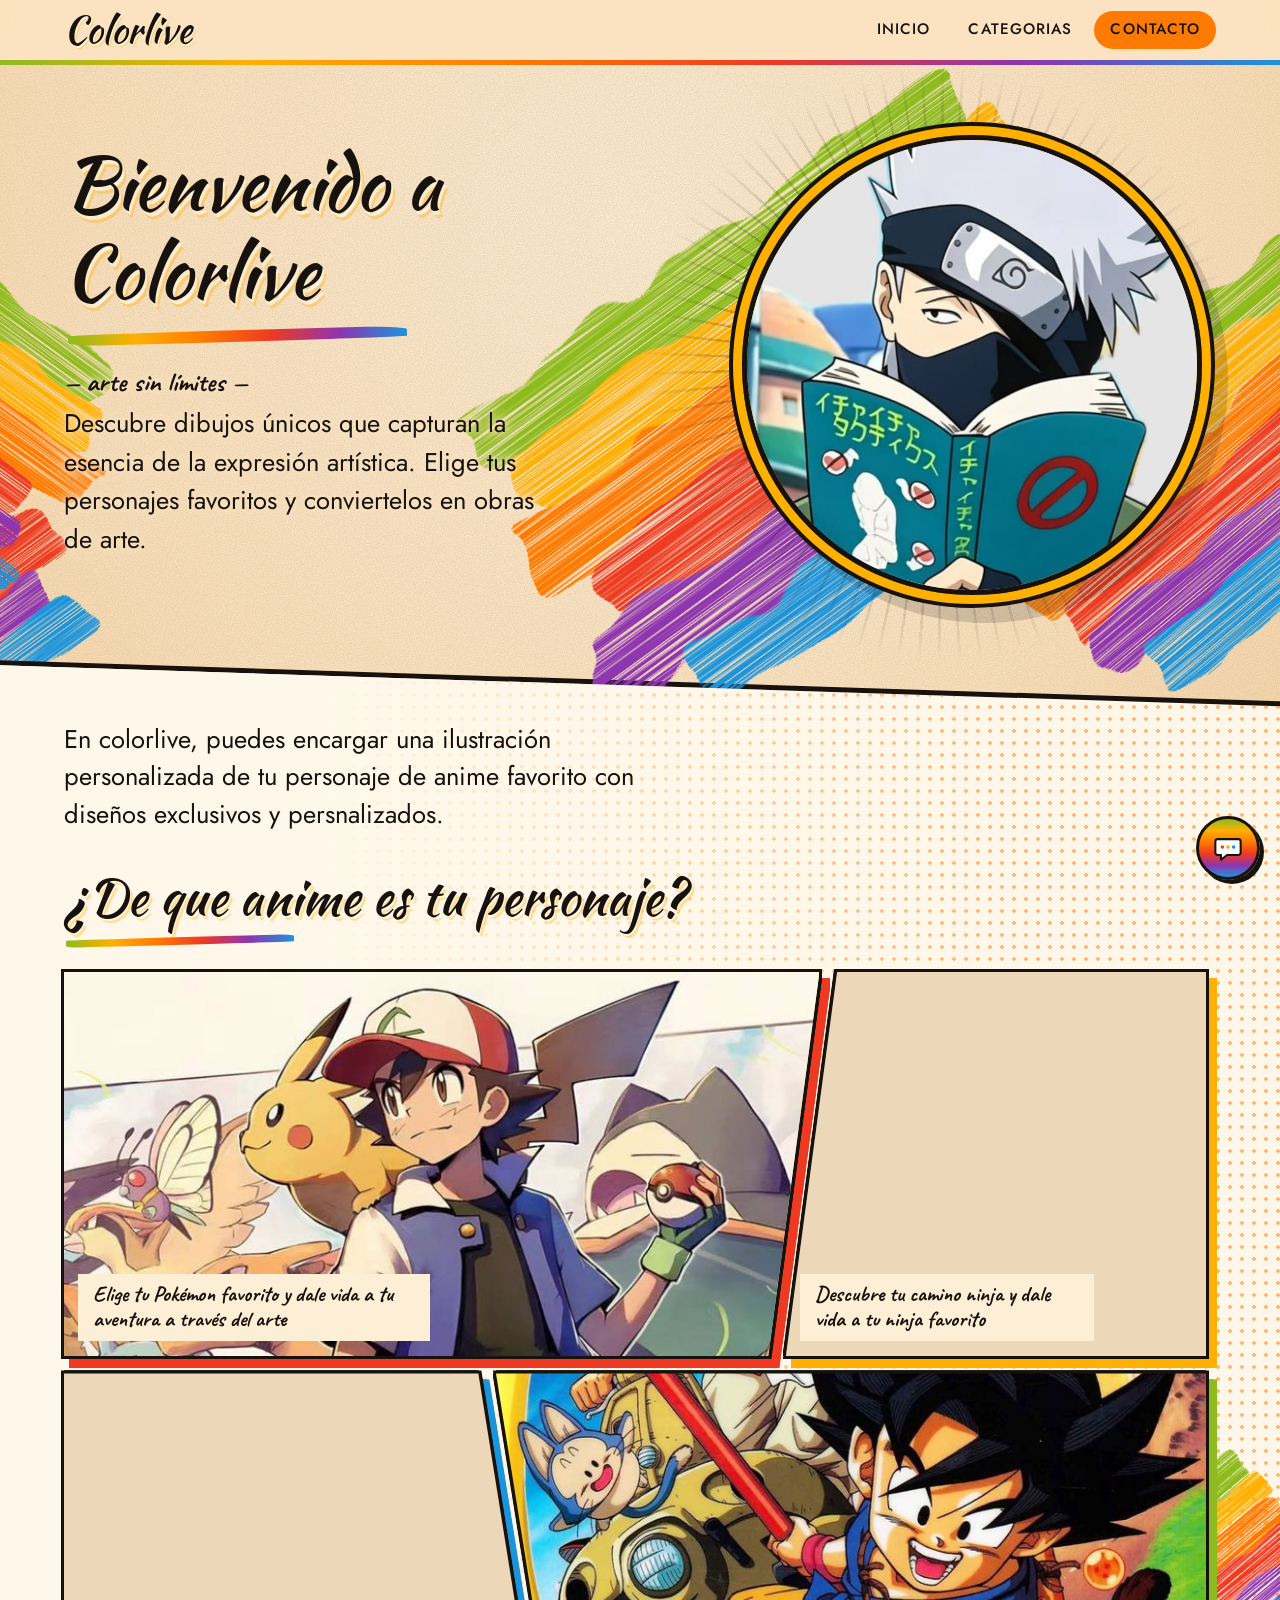
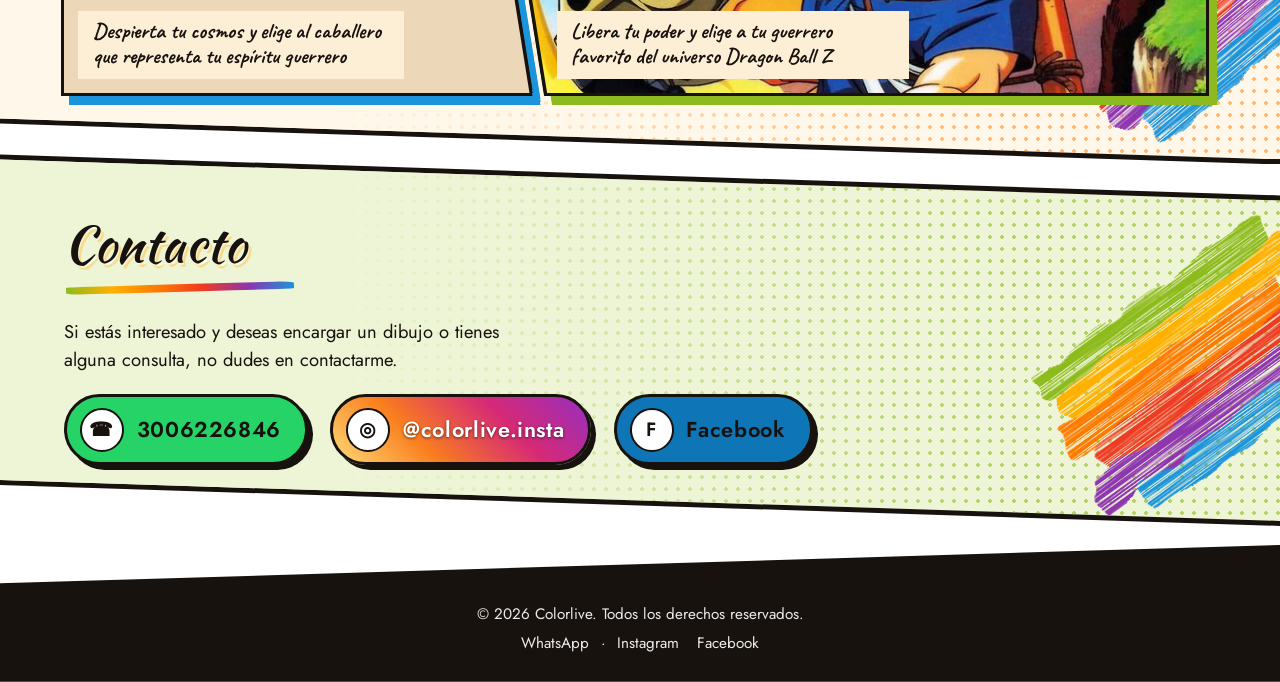
==== commit c89752b6: "corregir estructura de en las imagenes de cada categoria" ====
--- a/index.html
+++ b/index.html
@@ -63,7 +63,7 @@
             <h1>Bienvenido a Colorlive</h1>
             <p>Descubre dibujos únicos que capturan la esencia de la expresión artística. Elige tus personajes favoritos y conviertelos en obras de arte.</p>
 
-            <img src="img/kakashi.jpg" alt="Portada de colorlive" class="imagen-portada" decoding="async">
+            <img src="../img/kakashi.jpg" alt="Portada de colorlive" class="imagen-portada" decoding="async">
 
 
         </section>
@@ -97,9 +97,6 @@
             </div>
 
         </section>
-
-
-
 
         </section>
 
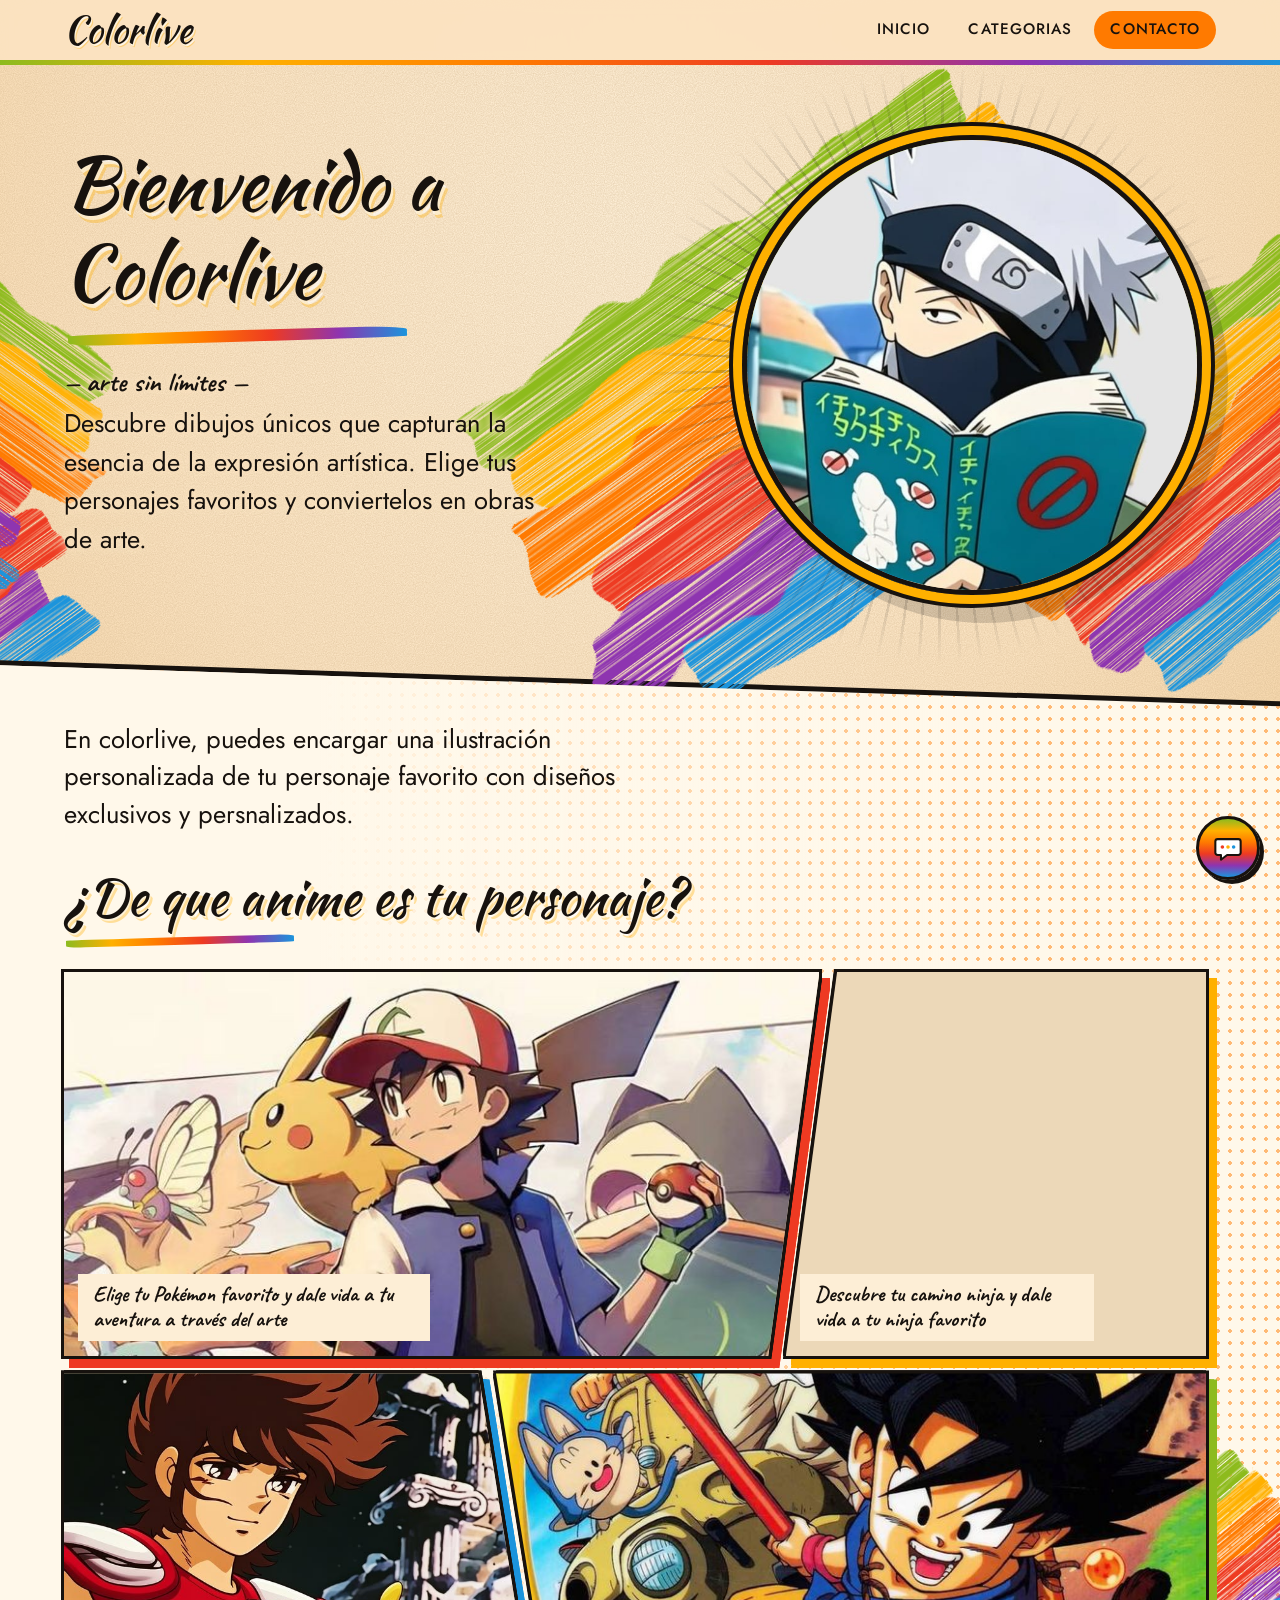
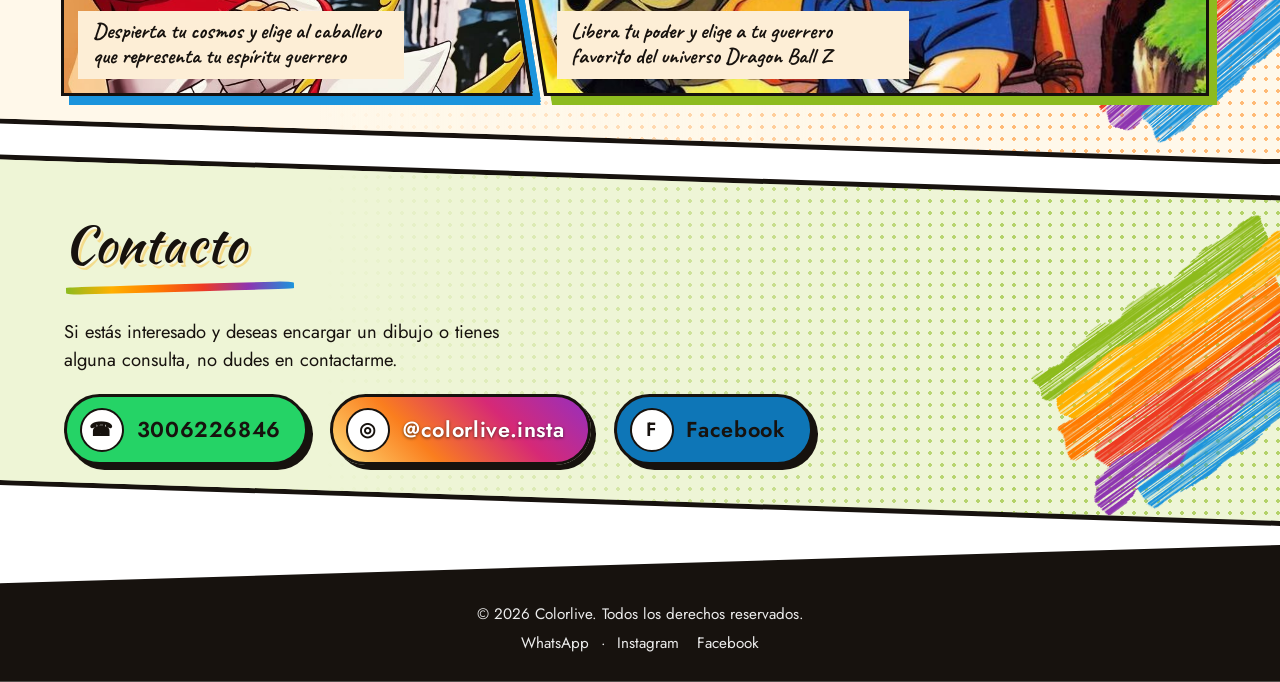
==== commit fd7b5ec6: "correcion de texto e imagenes de inicio" ====
--- a/index.html
+++ b/index.html
@@ -63,14 +63,14 @@
             <h1>Bienvenido a Colorlive</h1>
             <p>Descubre dibujos únicos que capturan la esencia de la expresión artística. Elige tus personajes favoritos y conviertelos en obras de arte.</p>
 
-            <img src="../img/kakashi.jpg" alt="Portada de colorlive" class="imagen-portada" decoding="async">
+     <img src="/img/kakashi.jpg" alt="Portada de colorlive" class="imagen-portada" decoding="async">
 
 
         </section>
 
         <section id="categorias">
         
-            <p> En colorlive, puedes encargar una ilustración personalizada de tu personaje de anime favorito con diseños exclusivos y persnalizados.</p>
+            <p> En colorlive, puedes encargar una ilustración personalizada de tu personaje favorito con diseños exclusivos y persnalizados.</p>
 
             <div class="galeria-imagenes">
                 <h2> ¿De que anime es tu personaje? </h2>
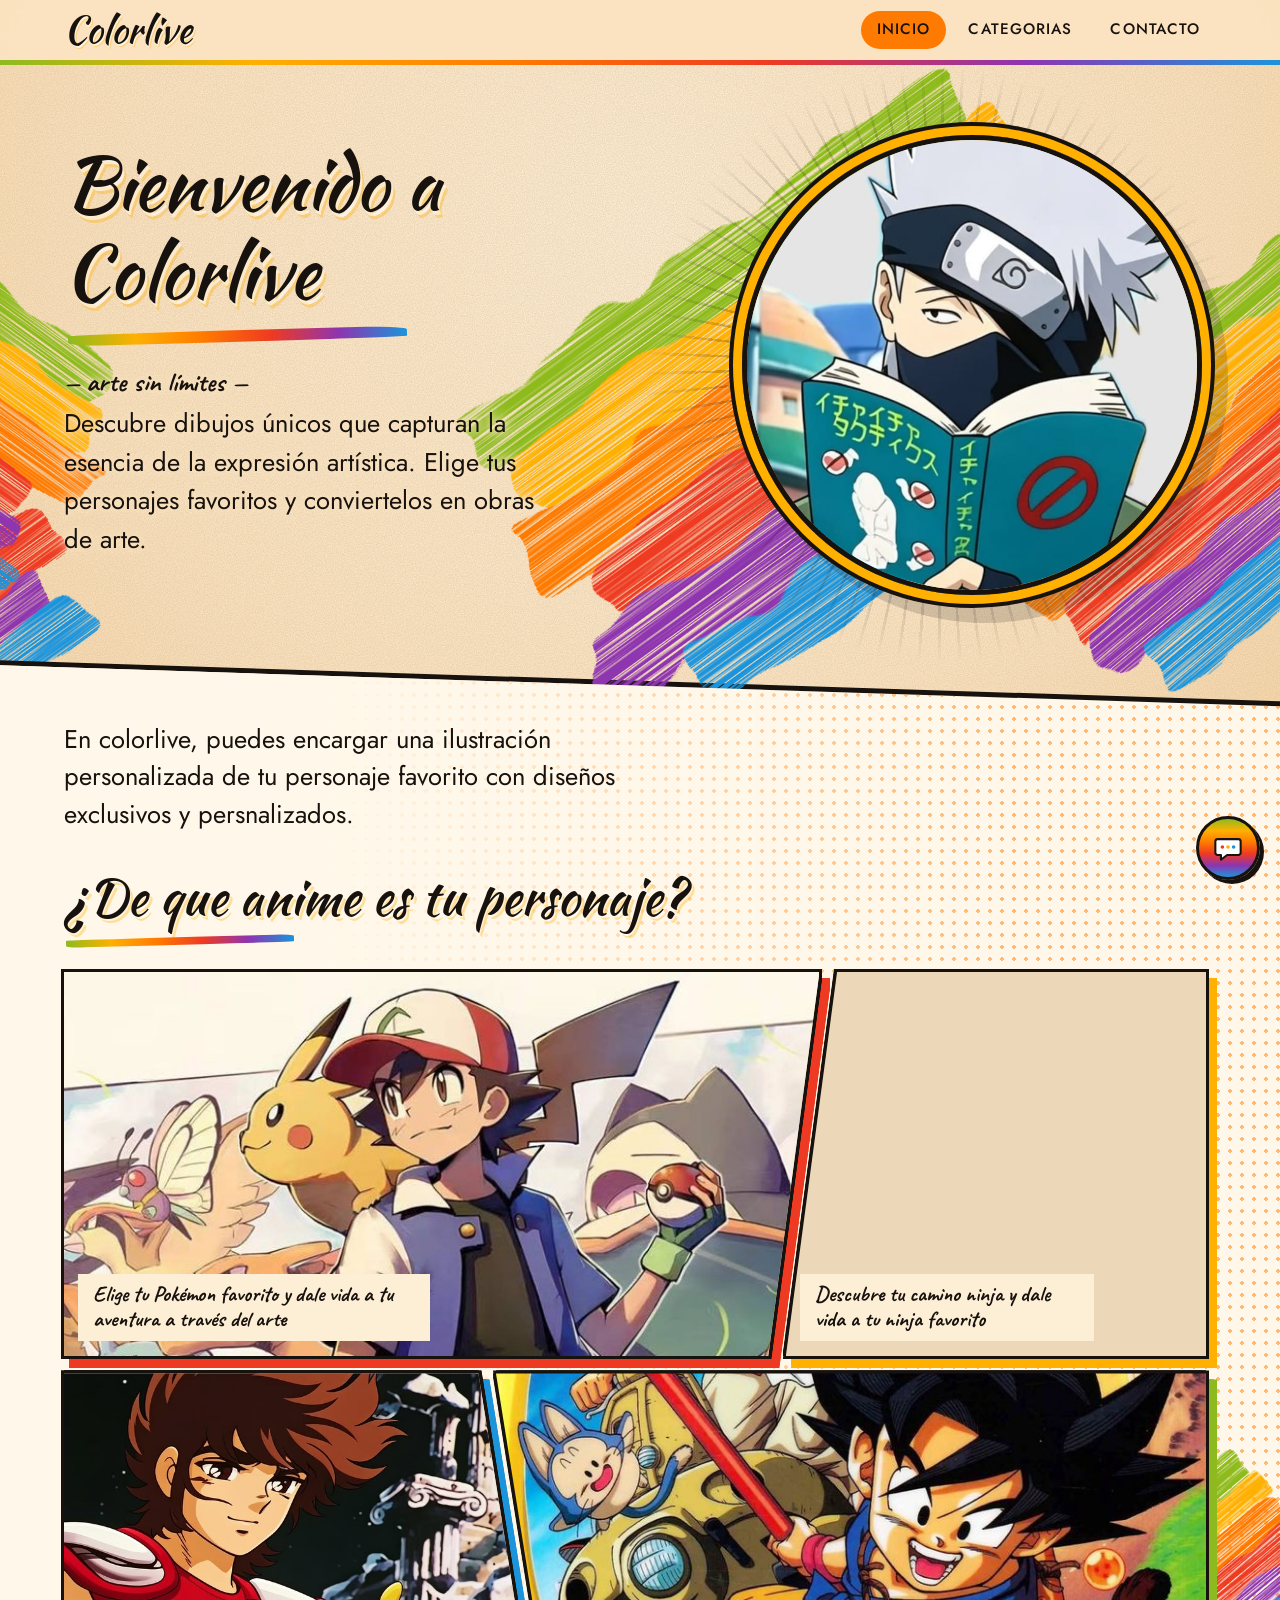
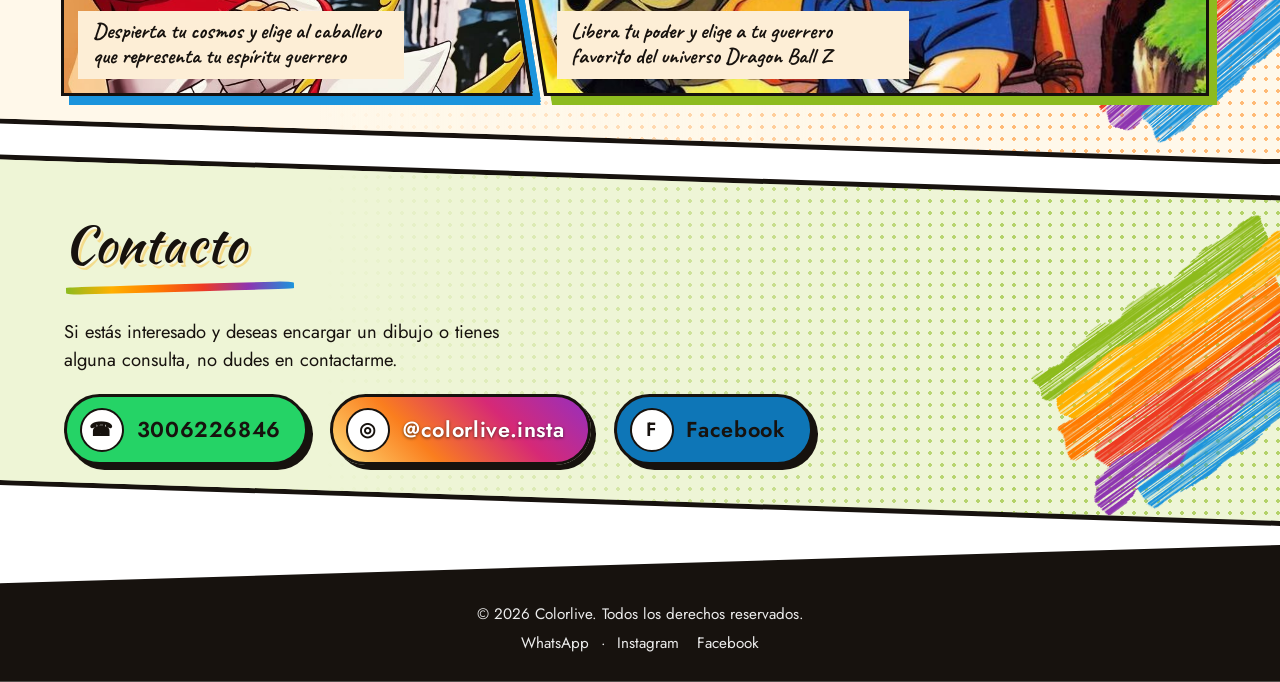
==== commit d0251657: "edicion de imagen en galeria principal" ====
--- a/index.html
+++ b/index.html
@@ -63,7 +63,7 @@
             <h1>Bienvenido a Colorlive</h1>
             <p>Descubre dibujos únicos que capturan la esencia de la expresión artística. Elige tus personajes favoritos y conviertelos en obras de arte.</p>
 
-     <img src="/img/kakashi.jpg" alt="Portada de colorlive" class="imagen-portada" decoding="async">
+            <img src="img/kakashi.jpg" alt="Portada de colorlive" class="imagen-portada" decoding="async">
 
 
         </section>
